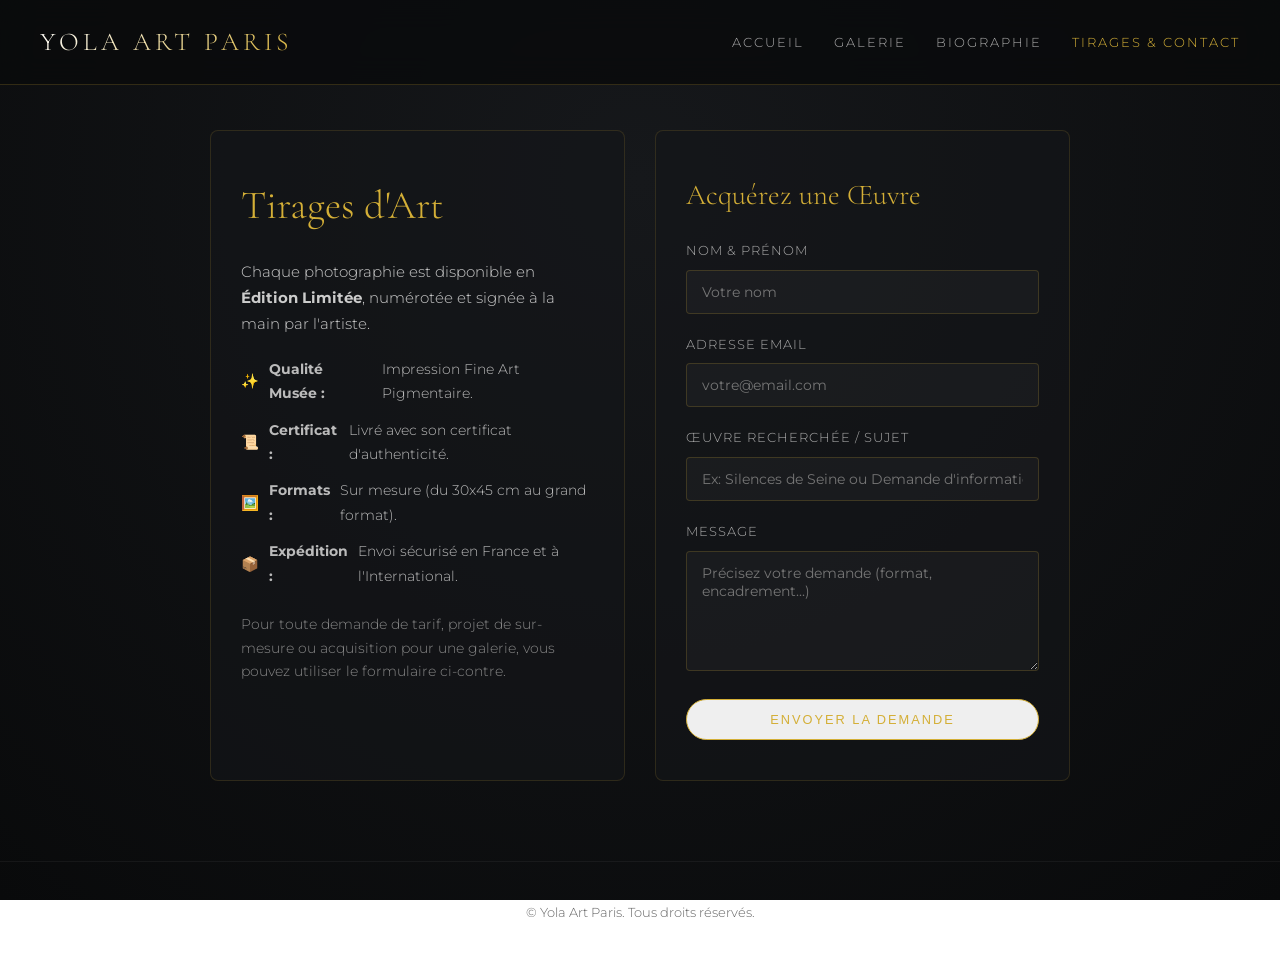
==== contact.html @ 62aa73cb "Add contact page with form and information This file contains the HTML structure for the contact pag" ====
<!DOCTYPE html>
<html lang="fr">
<head>
  <meta charset="UTF-8">
  <meta name="viewport" content="width=device-width, initial-scale=1.0">
  <title>Tirages & Contact | Yola Art Paris</title>
  <link rel="preconnect" href="https://fonts.googleapis.com">
  <link rel="preconnect" href="https://fonts.gstatic.com" crossorigin>
  <link href="https://fonts.googleapis.com/css2?family=Cormorant+Garamond:ital,wght@0,300;0,400;1,300&family=Montserrat:wght@200;300;400&display=swap" rel="stylesheet">
  <link rel="stylesheet" href="style.css">
  <style>
    .contact-container {
      max-width: 900px;
      margin: 40px auto;
      padding: 0 20px;
      display: grid;
      grid-template-columns: repeat(auto-fit, minmax(320px, 1fr));
      gap: 30px;
    }
    .contact-card {
      background: rgba(20, 22, 25, 0.6);
      border: 1px solid rgba(212, 175, 55, 0.15);
      border-radius: 8px;
      padding: 40px 30px;
    }
    .contact-card h1, .contact-card h2 {
      font-family: 'Cormorant Garamond', serif;
      color: #d4af37;
      font-weight: 300;
      margin-bottom: 20px;
    }
    .contact-card h1 { font-size: 2.5rem; }
    .contact-card h2 { font-size: 1.8rem; }
    .contact-card p {
      color: #ccc;
      font-size: 0.95rem;
      line-height: 1.7;
      margin-bottom: 20px;
    }
    .info-list {
      list-style: none;
      padding: 0;
      margin-bottom: 25px;
    }
    .info-list li {
      color: #bbb;
      font-size: 0.9rem;
      margin-bottom: 12px;
      display: flex;
      align-items: center;
      gap: 10px;
    }
    .form-group {
      margin-bottom: 20px;
    }
    .form-group label {
      display: block;
      color: #aaa;
      font-size: 0.8rem;
      text-transform: uppercase;
      letter-spacing: 1px;
      margin-bottom: 8px;
    }
    .form-group input, .form-group textarea {
      width: 100%;
      padding: 12px 15px;
      background: rgba(255, 255, 255, 0.03);
      border: 1px solid rgba(212, 175, 55, 0.2);
      border-radius: 4px;
      color: #fff;
      font-family: 'Montserrat', sans-serif;
      font-size: 0.9rem;
      outline: none;
      transition: border-color 0.3s;
    }
    .form-group input:focus, .form-group textarea:focus {
      border-color: #d4af37;
    }
    .form-group textarea {
      resize: vertical;
      height: 120px;
    }
  </style>
</head>
<body>

  <!-- NAVIGATION -->
  <nav>
    <a href="index.html" class="logo">Yola Art Paris</a>
    <ul class="nav-links">
      <li><a href="index.html">Accueil</a></li>
      <li><a href="galerie.html">Galerie</a></li>
      <li><a href="biographie.html">Biographie</a></li>
      <li><a href="contact.html" class="active">Tirages & Contact</a></li>
    </ul>
  </nav>

  <main class="contact-container">
    
    <!-- INFORMATIONS SUR LES TIRAGES -->
    <div class="contact-card">
      <h1>Tirages d'Art</h1>
      <p>
        Chaque photographie est disponible en <strong>Édition Limitée</strong>, numérotée et signée à la main par l'artiste.
      </p>

      <ul class="info-list">
        <li>✨ <strong>Qualité Musée :</strong> Impression Fine Art Pigmentaire.</li>
        <li>📜 <strong>Certificat :</strong> Livré avec son certificat d'authenticité.</li>
        <li>🖼️ <strong>Formats :</strong> Sur mesure (du 30x45 cm au grand format).</li>
        <li>📦 <strong>Expédition :</strong> Envoi sécurisé en France et à l'International.</li>
      </ul>

      <p style="font-size: 0.85rem; color: #888;">
        Pour toute demande de tarif, projet de sur-mesure ou acquisition pour une galerie, vous pouvez utiliser le formulaire ci-contre.
      </p>
    </div>

    <!-- FORMULAIRE DE CONTACT -->
    <div class="contact-card">
      <h2>Acquérez une Œuvre</h2>
      
      <form action="https://formspree.io/f/xbjnqpyz" method="POST">
        <div class="form-group">
          <label for="nom">Nom & Prénom</label>
          <input type="text" id="nom" name="nom" placeholder="Votre nom" required>
        </div>

        <div class="form-group">
          <label for="email">Adresse Email</label>
          <input type="email" id="email" name="email" placeholder="votre@email.com" required>
        </div>

        <div class="form-group">
          <label for="oeuvre">Œuvre recherchée / Sujet</label>
          <input type="text" id="oeuvre" name="oeuvre" placeholder="Ex: Silences de Seine ou Demande d'information">
        </div>

        <div class="form-group">
          <label for="message">Message</label>
          <textarea id="message" name="message" placeholder="Précisez votre demande (format, encadrement...)" required></textarea>
        </div>

        <button type="submit" class="btn-gold" style="width: 100%; cursor: pointer;">Envoyer la demande</button>
      </form>
    </div>

  </main>

  <footer>
    <p>© Yola Art Paris. Tous droits réservés.</p>
  </footer>

  <script src="script.js"></script>
</body>
</html>
---- style.css ----
/* DESIGN GLOBAL - YOLA ART PARIS */
* { box-sizing: border-box; margin: 0; padding: 0; }
html { scroll-behavior: smooth; }

body {
  background: radial-gradient(circle at 50% 20%, #16181b 0%, #090a0b 100%);
  background-attachment: fixed;
  color: #e0e0e0;
  font-family: 'Montserrat', sans-serif;
  font-weight: 300;
  line-height: 1.7;
  padding-top: 90px;
}

/* NAVIGATION FIXE */
nav {
  position: fixed; top: 0; left: 0; width: 100%;
  background: rgba(10, 11, 12, 0.85);
  backdrop-filter: blur(15px);
  border-bottom: 1px solid rgba(212, 175, 55, 0.2);
  z-index: 1000; padding: 20px 40px;
  display: flex; justify-content: space-between; align-items: center;
}

.logo {
  font-family: 'Cormorant Garamond', serif;
  font-size: 1.6rem; letter-spacing: 4px; text-transform: uppercase;
  background: linear-gradient(135deg, #ffffff 0%, #d4af37 100%);
  -webkit-background-clip: text; -webkit-text-fill-color: transparent;
  text-decoration: none;
}

.nav-links { display: flex; gap: 30px; list-style: none; }
.nav-links a {
  color: #aaa; text-decoration: none; font-size: 0.8rem;
  letter-spacing: 2px; text-transform: uppercase; transition: color 0.3s;
}
.nav-links a:hover, .nav-links a.active { color: #d4af37; }

/* BOUTONS ET CARTES */
.btn-gold {
  display: inline-block; padding: 12px 30px;
  border: 1px solid #d4af37; color: #d4af37;
  text-decoration: none; font-size: 0.8rem;
  letter-spacing: 2px; text-transform: uppercase;
  border-radius: 30px; transition: all 0.4s;
}
.btn-gold:hover { background: #d4af37; color: #000; box-shadow: 0 0 15px rgba(212, 175, 55, 0.4); }

footer {
  text-align: center; padding: 40px 20px; margin-top: 80px;
  border-top: 1px solid rgba(255, 255, 255, 0.05); color: #666; font-size: 0.8rem;
}
footer a { color: #aaa; text-decoration: none; }
footer a:hover { color: #d4af37; }
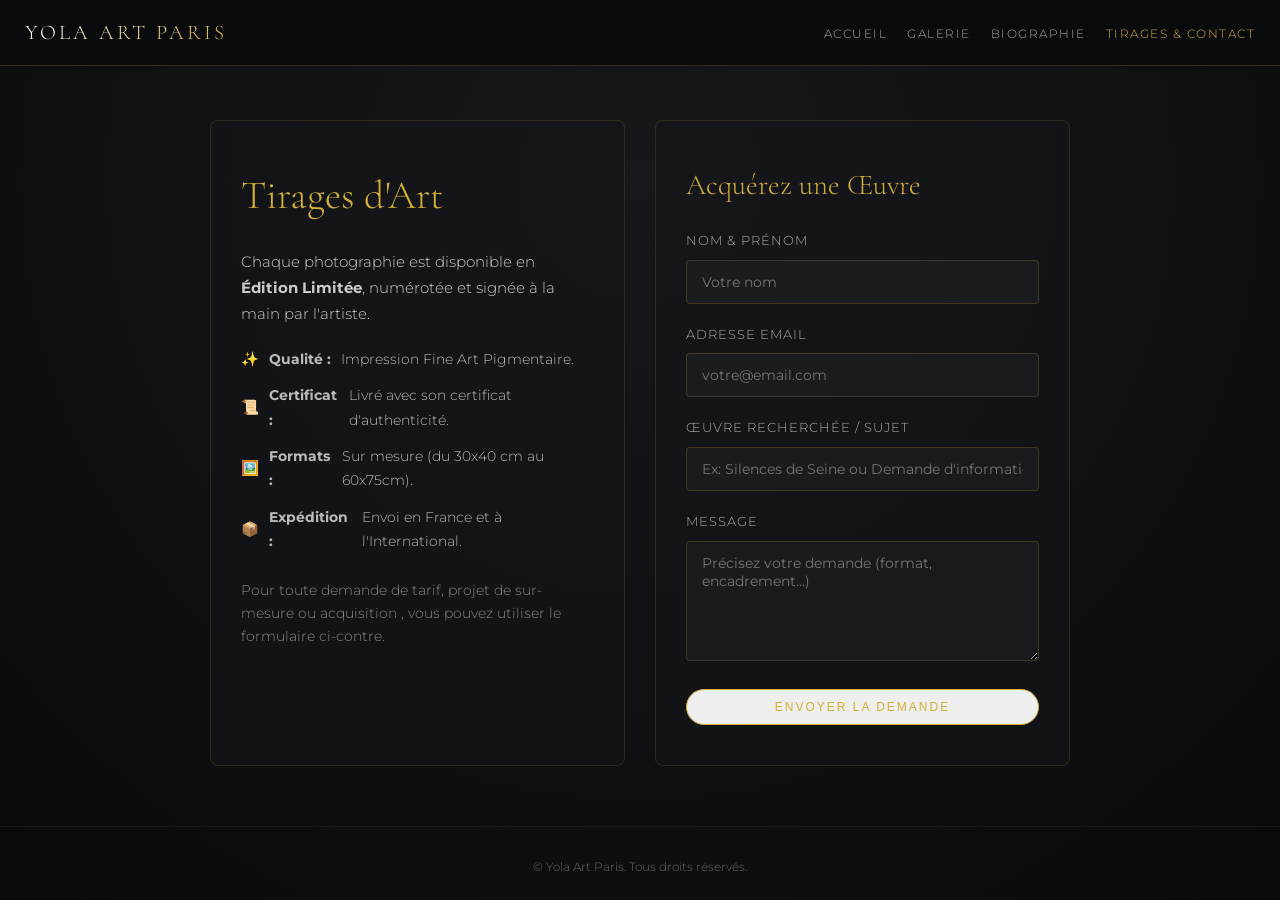
==== commit 8195c76d: "Update contact.html for clarity and formatting" ====
--- a/contact.html
+++ b/contact.html
@@ -105,14 +105,14 @@
       </p>
 
       <ul class="info-list">
-        <li>✨ <strong>Qualité Musée :</strong> Impression Fine Art Pigmentaire.</li>
+        <li>✨ <strong>Qualité :</strong> Impression Fine Art Pigmentaire.</li>
         <li>📜 <strong>Certificat :</strong> Livré avec son certificat d'authenticité.</li>
-        <li>🖼️ <strong>Formats :</strong> Sur mesure (du 30x45 cm au grand format).</li>
-        <li>📦 <strong>Expédition :</strong> Envoi sécurisé en France et à l'International.</li>
+        <li>🖼️ <strong>Formats :</strong> Sur mesure (du 30x40 cm au 60x75cm).</li>
+        <li>📦 <strong>Expédition :</strong> Envoi en France et à l'International.</li>
       </ul>
 
       <p style="font-size: 0.85rem; color: #888;">
-        Pour toute demande de tarif, projet de sur-mesure ou acquisition pour une galerie, vous pouvez utiliser le formulaire ci-contre.
+        Pour toute demande de tarif, projet de sur-mesure ou acquisition , vous pouvez utiliser le formulaire ci-contre.
       </p>
     </div>
 
--- a/style.css
+++ b/style.css
@@ -1,4 +1,3 @@
-/* DESIGN GLOBAL - YOLA ART PARIS */
 * { box-sizing: border-box; margin: 0; padding: 0; }
 html { scroll-behavior: smooth; }
 
@@ -9,47 +8,106 @@
   font-family: 'Montserrat', sans-serif;
   font-weight: 300;
   line-height: 1.7;
-  padding-top: 90px;
+  padding-top: 80px;
 }
 
 /* NAVIGATION FIXE */
 nav {
   position: fixed; top: 0; left: 0; width: 100%;
-  background: rgba(10, 11, 12, 0.85);
+  background: rgba(10, 11, 12, 0.95);
   backdrop-filter: blur(15px);
   border-bottom: 1px solid rgba(212, 175, 55, 0.2);
-  z-index: 1000; padding: 20px 40px;
+  z-index: 1000; padding: 15px 25px;
   display: flex; justify-content: space-between; align-items: center;
 }
 
 .logo {
   font-family: 'Cormorant Garamond', serif;
-  font-size: 1.6rem; letter-spacing: 4px; text-transform: uppercase;
+  font-size: 1.3rem; letter-spacing: 3px; text-transform: uppercase;
   background: linear-gradient(135deg, #ffffff 0%, #d4af37 100%);
   -webkit-background-clip: text; -webkit-text-fill-color: transparent;
   text-decoration: none;
 }
 
-.nav-links { display: flex; gap: 30px; list-style: none; }
+.nav-links { display: flex; gap: 20px; list-style: none; }
 .nav-links a {
-  color: #aaa; text-decoration: none; font-size: 0.8rem;
-  letter-spacing: 2px; text-transform: uppercase; transition: color 0.3s;
+  color: #aaa; text-decoration: none; font-size: 0.75rem;
+  letter-spacing: 1.5px; text-transform: uppercase; transition: color 0.3s;
 }
 .nav-links a:hover, .nav-links a.active { color: #d4af37; }
 
-/* BOUTONS ET CARTES */
+/* BOUTONS */
 .btn-gold {
-  display: inline-block; padding: 12px 30px;
+  display: inline-block; padding: 10px 24px;
   border: 1px solid #d4af37; color: #d4af37;
-  text-decoration: none; font-size: 0.8rem;
+  text-decoration: none; font-size: 0.75rem;
   letter-spacing: 2px; text-transform: uppercase;
   border-radius: 30px; transition: all 0.4s;
 }
 .btn-gold:hover { background: #d4af37; color: #000; box-shadow: 0 0 15px rgba(212, 175, 55, 0.4); }
 
+/* ANIMATIONS AU SCROLL */
+.hidden-element {
+  opacity: 0; transform: translateY(30px);
+  transition: opacity 0.8s ease-out, transform 0.8s ease-out;
+}
+.show-element { opacity: 1; transform: translateY(0); }
+
+/* LIGHTBOX & FLÈCHES DE NAVIGATION */
+.lightbox {
+  display: none; position: fixed; top: 0; left: 0; width: 100%; height: 100%;
+  background: rgba(0,0,0,0.95); z-index: 2000; justify-content: center; align-items: center;
+}
+.lightbox-img { max-width: 90%; max-height: 75vh; object-fit: contain; box-shadow: 0 0 30px rgba(0,0,0,0.8); }
+.close-lightbox { position: absolute; top: 15px; right: 20px; color: #d4af37; font-size: 35px; cursor: pointer; }
+.nav-arrow {
+  position: absolute; top: 50%; transform: translateY(-50%);
+  color: #d4af37; font-size: 30px; cursor: pointer; padding: 10px;
+  user-select: none; transition: transform 0.2s;
+}
+.nav-arrow:hover { transform: translateY(-50%) scale(1.2); }
+.prev-lightbox { left: 10px; }
+.next-lightbox { right: 10px; }
+
 footer {
-  text-align: center; padding: 40px 20px; margin-top: 80px;
-  border-top: 1px solid rgba(255, 255, 255, 0.05); color: #666; font-size: 0.8rem;
+  text-align: center; padding: 30px 15px; margin-top: 60px;
+  border-top: 1px solid rgba(255, 255, 255, 0.05); color: #666; font-size: 0.75rem;
 }
-footer a { color: #aaa; text-decoration: none; }
-footer a:hover { color: #d4af37; }
+
+/* ===================================================
+   ADAPTATION MOBILE (RESPONSIVE DESIGN)
+   =================================================== */
+@media (max-width: 768px) {
+  body { padding-top: 110px; }
+  
+  /* Menu sur 2 lignes pour téléphone */
+  nav {
+    flex-direction: column;
+    gap: 12px;
+    padding: 12px 15px;
+  }
+
+  .nav-links {
+    gap: 15px;
+    flex-wrap: wrap;
+    justify-content: center;
+  }
+
+  .nav-links a { font-size: 0.7rem; letter-spacing: 1px; }
+
+  /* Ajustements des grilles de photos et blocs */
+  .gallery-grid, .grid {
+    grid-template-columns: 1fr !important; /* 1 seule colonne d'images */
+    gap: 20px !important;
+    padding: 0 15px !important;
+  }
+
+  /* Formulaires et cartes */
+  .contact-card, .bio-card {
+    padding: 20px !important;
+    margin: 10px !important;
+  }
+
+  .lightbox-img { max-width: 95%; max-height: 70vh; }
+  .nav-arrow { font-size: 24px; padding: 5px; }
+}
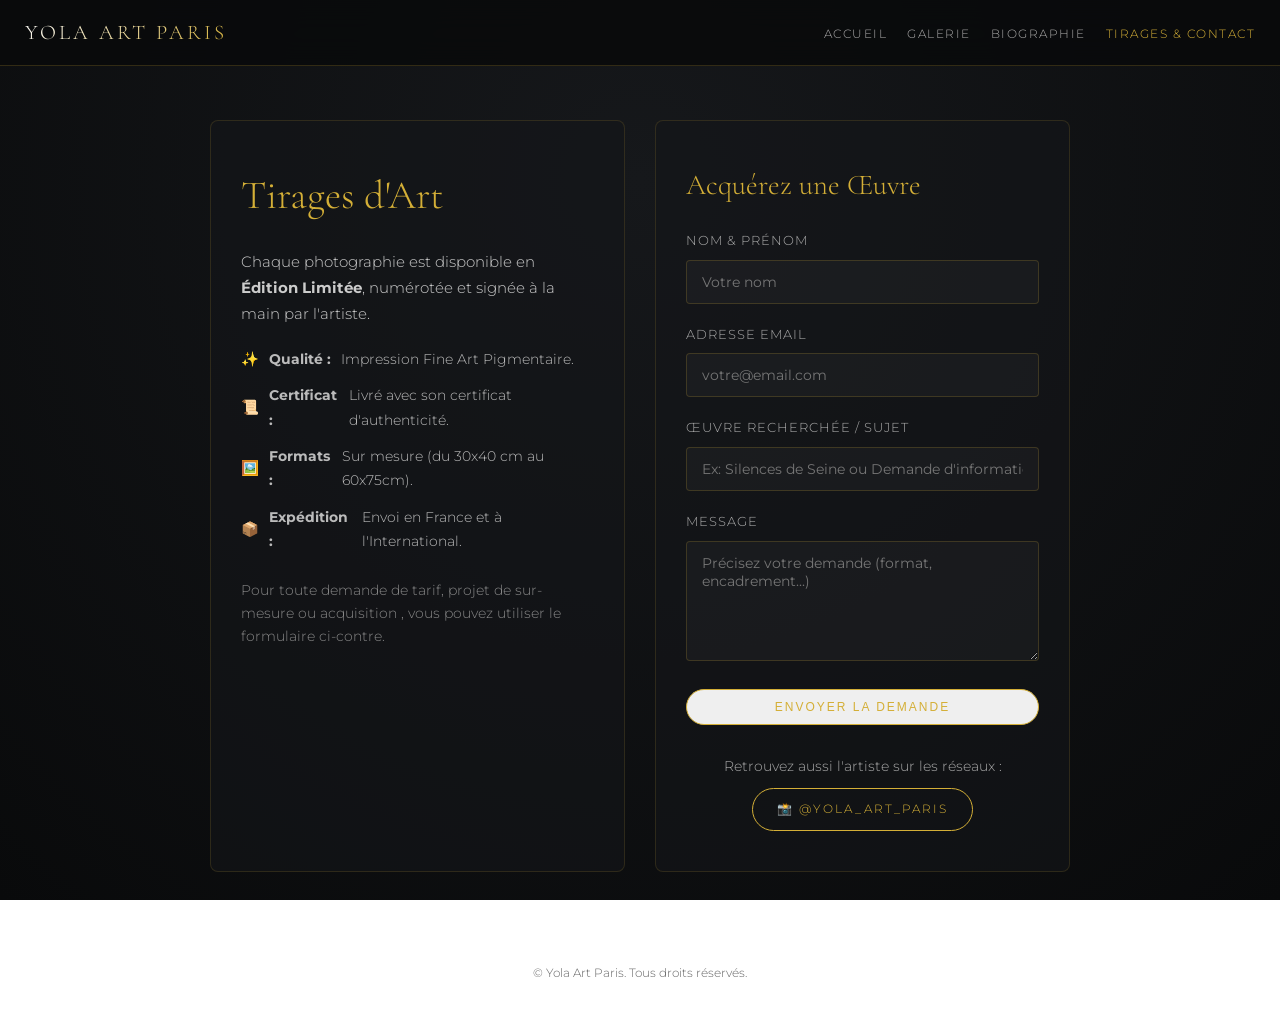
==== commit a28d2801: "Add Instagram link for artist promotion Added social media link for the artist." ====
--- a/contact.html
+++ b/contact.html
@@ -143,6 +143,12 @@
 
         <button type="submit" class="btn-gold" style="width: 100%; cursor: pointer;">Envoyer la demande</button>
       </form>
+      <div style="margin-top: 30px; text-align: center;">
+  <p style="color: #aaa; font-size: 0.85rem; margin-bottom: 10px;">Retrouvez aussi l'artiste sur les réseaux :</p>
+  <a href="https://instagram.com/yola_art_paris" target="_blank" class="btn-gold">
+    📸 @yola_art_paris
+  </a>
+</div>
     </div>
 
   </main>
